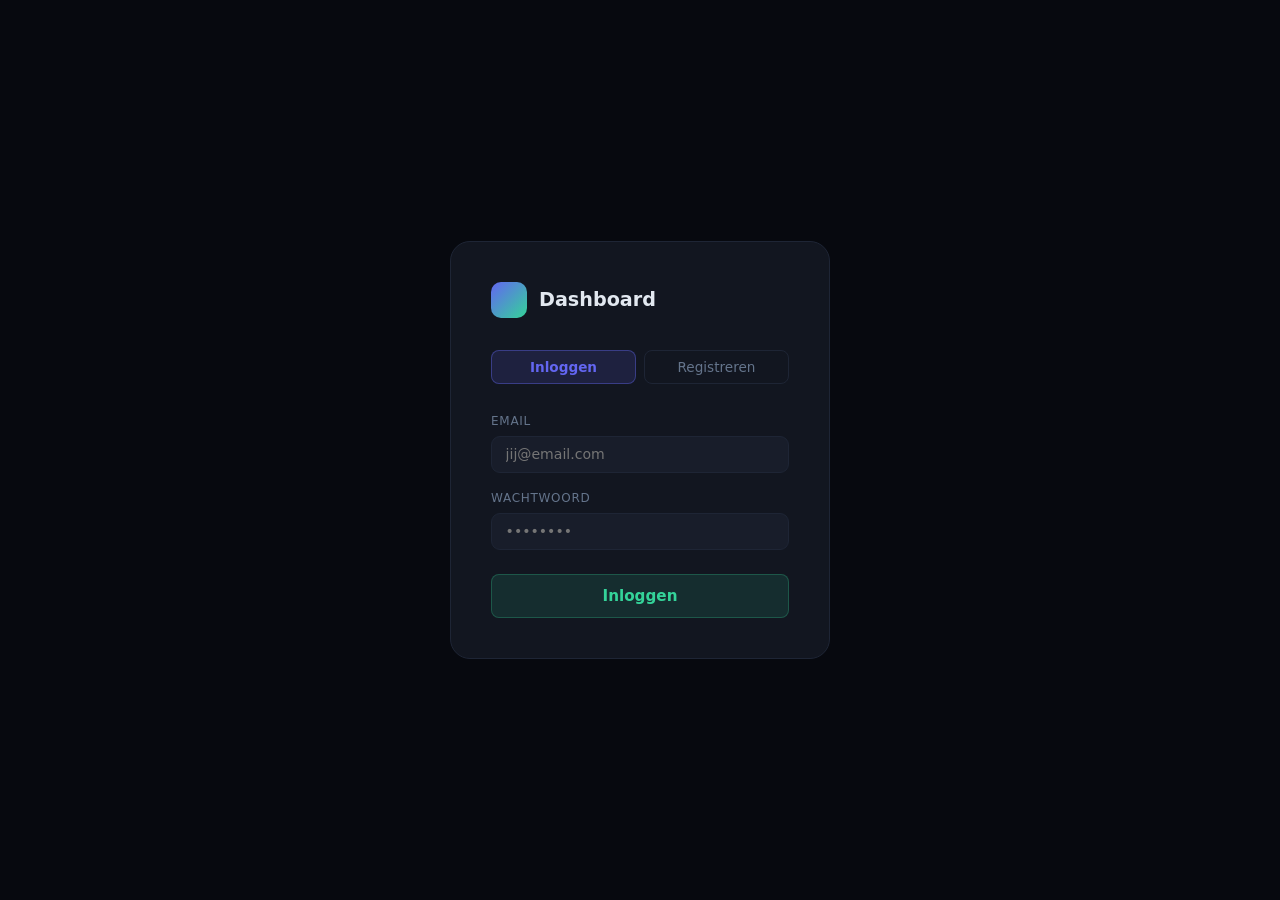
==== financieel/financieel.html @ a774898c "Initial frontend" ====
<!DOCTYPE html>
<html lang="nl">
<head>
  <meta charset="UTF-8"/><meta name="viewport" content="width=device-width, initial-scale=1.0"/>
  <title>Dashboard — Financieel</title>
  <link rel="stylesheet" href="../shared/theme.css"/>
  <link rel="stylesheet" href="style.css"/>

</head>
<body>
  <nav class="sidebar"></nav>
  <main class="main">
    <div class="topbar"></div>

    <!-- STAT RIJ -->
    <div class="g3 mb2" id="fin-stats"></div>

    <!-- PORTFOLIO TABEL -->
    <div class="card mb1">
      <div class="card-hd">
        <span class="card-title">📊 Alle Posities</span>
        <div style="display:flex;gap:.5rem;align-items:center">
          <span id="koers-tijd" style="font-size:.72rem;color:var(--muted)"></span>
          <button class="btn" onclick="herlaad()">↻ Refresh</button>
        </div>
      </div>
      <table>
        <thead><tr><th></th><th>Ticker</th><th>Naam</th><th>Stuks</th><th>Gem. kost</th><th>Totale kost</th><th>Koers</th><th>Waarde</th><th>Ongerealiseerd</th><th>Gerealiseerd</th><th>Dag</th></tr></thead>
        <tbody id="portfolio-tbody"><tr><td colspan="11" class="loader"><span class="spin">⟳</span> Laden…</td></tr></tbody>
      </table>
    </div>

    <!-- DETAIL SECTIE (klapt open per aandeel) -->
    <div id="detail-sectie" style="display:none" class="card mb1">
      <div class="card-hd">
        <span class="card-title" id="detail-titel">Aankopen</span>
        <button class="btn btn-ghost" onclick="sluitDetail()">✕ Sluiten</button>
      </div>
      <div class="periode-btns" id="periode-btns">
        <button class="periode-btn active" onclick="setPeriode('alles')">Alles</button>
        <button class="periode-btn" onclick="setPeriode('week')">Deze week</button>
        <button class="periode-btn" onclick="setPeriode('maand')">Deze maand</button>
        <button class="periode-btn" onclick="setPeriode('jaar')">Dit jaar</button>
      </div>
      <div class="g3 mb1" id="detail-stats"></div>
      <table>
        <thead><tr><th>Datum</th><th>Type</th><th>Stuks</th><th>Prijs/stuk</th><th>Fees</th><th>Totaal</th><th>Notitie</th><th></th></tr></thead>
        <tbody id="aankopen-tbody"></tbody>
      </table>
    </div>

    <!-- NIEUW AANDEEL -->
    <div class="card">
      <div class="card-hd"><span class="card-title">➕ Nieuw Aandeel Toevoegen</span></div>
      <div class="nieuw-aandeel-rij">
        <div class="form-row" style="flex:1;margin:0"><label>Ticker (bijv. AAPL, AMS:VUSA)</label><input type="text" id="nieuw-ticker" placeholder="AAPL" style="text-transform:uppercase"/></div>
        <button class="btn btn-yellow" onclick="zoekTicker()" style="height:38px;align-self:flex-end">🔍 Zoeken</button>
      </div>
      <div class="zoek-resultaat" id="zoek-resultaat"></div>
    </div>
  </main>

  <script src="../shared/api.js"></script>
  <script src="../shared/app.js"></script>
  <script>
    let _posities = [], _huidigAandeel = null, _periode = 'alles';

    async function herlaad() {
      try {
        const data = await api.getPortfolio();
        _posities = data.posities || [];
        renderStats(data.totalen);
        renderTabel(_posities);
        document.getElementById('koers-tijd').textContent = 'Live · ' + new Date().toLocaleTimeString('nl-NL',{hour:'2-digit',minute:'2-digit'});
        if (_huidigAandeel) laadDetail(_huidigAandeel);
      } catch(e) { console.error(e); }
    }

    function renderStats(t) {
      document.getElementById('fin-stats').innerHTML = `
        <div class="card"><div class="card-hd"><span class="card-title">Totale Waarde</span></div><div class="stat-val">€${fmt(t.portfolioWaarde)}</div><div class="stat-sub">Actieve posities</div></div>
        <div class="card"><div class="card-hd"><span class="card-title">Ongerealiseerd</span></div><div class="stat-val ${kleur(t.ongrealiseerdGV)}">${fmtBedrag(t.ongrealiseerdGV,true)}</div><div class="stat-sub">${t.totaleKost>0?(t.ongrealiseerdGV/t.totaleKost*100).toFixed(1)+'% rendement':''}</div></div>
        <div class="card"><div class="card-hd"><span class="card-title">Gerealiseerd</span></div><div class="stat-val ${kleur(t.grealiseerdGV)}">${fmtBedrag(t.grealiseerdGV,true)}</div><div class="stat-sub">Alle afgesloten posities</div></div>`;
    }

    function renderTabel(posities) {
      document.getElementById('portfolio-tbody').innerHTML = posities.length ? posities.map(p => `
        <tr style="cursor:pointer" onclick="toggleDetail('${p.id}','${p.ticker}','${p.naam}')">
          <td style="color:var(--muted);font-size:.7rem">${p.aantalAandelen>0?'●':''}</td>
          <td><span class="ticker">${p.ticker}</span></td>
          <td style="font-size:.82rem">${p.naam}</td>
          <td>${p.aantalAandelen>0 ? fmt(p.aantalAandelen,4) : '–'}</td>
          <td>${p.aantalAandelen>0 ? '€'+fmt(p.gemiddeldeKostprijs) : '–'}</td>
          <td>${p.aantalAandelen>0 ? '€'+fmt(p.totaleKost) : '–'}</td>
          <td>${p.huidigePrijs!=null ? '€'+fmt(p.huidigePrijs) : '–'}</td>
          <td>${p.aantalAandelen>0 ? '€'+fmt(p.marktWaarde) : '–'}</td>
          <td class="${kleur(p.ongrealiseerdGV)}">${p.aantalAandelen>0 ? fmtBedrag(p.ongrealiseerdGV,true)+' ('+fmt(p.ongrealiseerdPct*100,1)+'%)' : '–'}</td>
          <td class="${kleur(p.grealiseerdGV)}">${p.grealiseerdGV!==0 ? fmtBedrag(p.grealiseerdGV,true) : '–'}</td>
          <td class="${kleur(p.dagWijziging??0)}">${p.dagWijzigingPct!=null ? (p.dagWijzigingPct>=0?'+':'')+fmt(p.dagWijzigingPct*100,2)+'%' : '–'}</td>
        </tr>`).join('') : '<tr><td colspan="11" class="leeg">Geen aandelen gevonden</td></tr>';
    }

    async function toggleDetail(id, ticker, naam) {
      if (_huidigAandeel === id) { sluitDetail(); return; }
      _huidigAandeel = id;
      _periode = 'alles';
      document.querySelectorAll('.periode-btn').forEach((b,i)=>b.classList.toggle('active',i===0));
      document.getElementById('detail-titel').textContent = `Aankopen — ${ticker} (${naam})`;
      document.getElementById('detail-sectie').style.display = 'block';
      document.getElementById('detail-sectie').scrollIntoView({ behavior:'smooth', block:'nearest' });
      await laadDetail(id);
    }

    async function laadDetail(aandeelId) {
      document.getElementById('aankopen-tbody').innerHTML = '<tr><td colspan="8" class="loader"><span class="spin">⟳</span> Laden…</td></tr>';
      try {
        const alle = await api.getTransacties({ aandeel_id: aandeelId });
        const gefilterd = filterPeriode(alle, _periode);
        renderDetailStats(gefilterd);
        renderAankopen(gefilterd);
      } catch(e) { console.error(e); }
    }

    function filterPeriode(txs, periode) {
      const nu = new Date(); const vandaag = nu.toISOString().split('T')[0];
      if (periode==='week') { const d=new Date(nu); d.setDate(d.getDate()-7); return txs.filter(t=>t.datum>=d.toISOString().split('T')[0]); }
      if (periode==='maand') { const d=new Date(nu.getFullYear(),nu.getMonth(),1); return txs.filter(t=>t.datum>=d.toISOString().split('T')[0]); }
      if (periode==='jaar') { return txs.filter(t=>t.datum>=(nu.getFullYear()+'-01-01')); }
      return txs;
    }

    function renderDetailStats(txs) {
      const gekocht = txs.filter(t=>t.type==='Buy').reduce((s,t)=>s+t.aantal*t.prijs+t.fees,0);
      const verkocht = txs.filter(t=>t.type==='Sell').reduce((s,t)=>s+t.aantal*t.prijs-t.fees,0);
      const winst = txs.filter(t=>t.type==='Sell').reduce((s,t)=>s+(t.winstverlies||0),0);
      document.getElementById('detail-stats').innerHTML = `
        <div class="card"><div class="card-title">Totaal gekocht</div><div class="stat-val">€${fmt(gekocht)}</div><div class="stat-sub">${txs.filter(t=>t.type==='Buy').length} aankopen</div></div>
        <div class="card"><div class="card-title">Totaal verkocht</div><div class="stat-val">€${fmt(verkocht)}</div><div class="stat-sub">${txs.filter(t=>t.type==='Sell').length} verkopen</div></div>
        <div class="card"><div class="card-title">Gerealiseerd</div><div class="stat-val ${kleur(winst)}">${fmtBedrag(winst,true)}</div><div class="stat-sub">In geselecteerde periode</div></div>`;
    }

    function renderAankopen(txs) {
      document.getElementById('aankopen-tbody').innerHTML = txs.length ? txs.map(t=>`
        <tr>
          <td>${t.datum}</td>
          <td><span class="badge badge-${t.type==='Buy'?'buy':'sell'}">${t.type==='Buy'?'🟢 Koop':'🔴 Verkoop'}</span></td>
          <td>${fmt(t.aantal,4)}</td>
          <td>€${fmt(t.prijs)}</td>
          <td>€${fmt(t.fees)}</td>
          <td>€${fmt(t.totaal)}</td>
          <td style="color:var(--muted);font-size:.8rem">${t.notitie||'–'}</td>
          <td><button class="btn btn-red" style="padding:.2rem .5rem;font-size:.72rem" onclick="verwijderTx('${t.id}')">✕</button></td>
        </tr>`).join('') : '<tr><td colspan="8" class="leeg">Geen transacties in deze periode</td></tr>';
    }

    function setPeriode(p) {
      _periode = p;
      document.querySelectorAll('.periode-btn').forEach(b=>b.classList.toggle('active',b.textContent.toLowerCase().includes(p==='alles'?'alles':p==='week'?'week':p==='maand'?'maand':'jaar')));
      if (_huidigAandeel) laadDetail(_huidigAandeel);
    }

    function sluitDetail() { _huidigAandeel=null; document.getElementById('detail-sectie').style.display='none'; }

    async function verwijderTx(id) {
      if (!confirm('Transactie verwijderen?')) return;
      try { await api.verwijderTransactie(id); await herlaad(); } catch(e) { alert(e.message); }
    }

    // NIEUW AANDEEL ZOEKEN
    async function zoekTicker() {
      const ticker = document.getElementById('nieuw-ticker').value.trim().toUpperCase();
      if (!ticker) return;
      const res = document.getElementById('zoek-resultaat');
      res.style.display='block'; res.innerHTML='<span class="spin">⟳</span> Zoeken…';
      try {
        const info = await api.zoekAandeel(ticker);
        if (!info.gevonden) { res.innerHTML=`<span style="color:var(--red)">❌ Ticker "${ticker}" niet gevonden op Yahoo Finance.</span>`; return; }
        res.innerHTML=`
          <div style="display:flex;justify-content:space-between;align-items:center;gap:1rem">
            <div>
              <strong>${info.ticker}</strong> — ${info.naam}<br>
              <span style="font-size:.78rem;color:var(--muted)">${info.exchange} · ${info.valuta} · ${info.type} · Huidige prijs: ${info.prijs!=null?'€'+fmt(info.prijs):'onbekend'}</span>
            </div>
            <button class="btn btn-green" onclick="voegToe('${info.ticker}')">+ Toevoegen</button>
          </div>`;
      } catch(e) { res.innerHTML=`<span style="color:var(--red)">Fout: ${e.message}</span>`; }
    }

    async function voegToe(ticker) {
      try {
        await api.voegAandeelToe(ticker);
        document.getElementById('nieuw-ticker').value='';
        document.getElementById('zoek-resultaat').style.display='none';
        await herlaad();
        alert(`✓ ${ticker} toegevoegd aan je portfolio.`);
      } catch(e) { alert(e.message); }
    }

    document.getElementById('nieuw-ticker')?.addEventListener('keydown', e => { if(e.key==='Enter') zoekTicker(); });

    document.addEventListener('DOMContentLoaded', () => {
      dashboardInit({ actief:'Financieel', titel:'Financieel' });
      herlaad();
      setInterval(herlaad, 2*60*1000);
    });
  </script>
</body>
</html>
---- shared/theme.css ----
/* ═══════════════════════════════════════════════════════════
   theme.css — Één bron van waarheid voor het hele dashboard
   Laad dit als EERSTE op elke pagina:
   <link rel="stylesheet" href="../shared/theme.css"/>
   ═══════════════════════════════════════════════════════════ */

/* ── DESIGN TOKENS ────────────────────────────────────────── */
:root {
  /* Achtergronden */
  --bg:          #07090f;
  --surface:     #0d1017;
  --card:        #121620;
  --card2:       #181d2a;

  /* Accentkleuren */
  --accent:      #6366f1;   /* paars  — primaire acties */
  --accent2:     #34d399;   /* groen  — positief / winst */
  --accent3:     #fbbf24;   /* geel   — watchlist / neutraal */
  --red:         #f87171;   /* rood   — verlies / gevaar */

  /* Tekst */
  --text:        #e2e8f0;
  --muted:       #64748b;

  /* Structuur */
  --border:      #1e2535;
  --radius:      14px;
  --radius-sm:   8px;
  --radius-pill: 999px;

  /* Layout */
  --sidebar:     200px;

  /* Typografie */
  --font:        'Segoe UI', system-ui, sans-serif;
}

/* ── RESET ────────────────────────────────────────────────── */
*, *::before, *::after { box-sizing: border-box; margin: 0; padding: 0; }
html { height: 100%; }
body {
  font-family: var(--font);
  background: var(--bg);
  color: var(--text);
  display: flex;
  min-height: 100vh;
  line-height: 1.5;
}

/* ── SCROLLBAR ────────────────────────────────────────────── */
::-webkit-scrollbar       { width: 5px; height: 5px; }
::-webkit-scrollbar-track { background: transparent; }
::-webkit-scrollbar-thumb { background: var(--border); border-radius: var(--radius-pill); }

/* ── SIDEBAR ──────────────────────────────────────────────── */
.sidebar {
  width: var(--sidebar);
  min-height: 100vh;
  background: var(--surface);
  border-right: 1px solid var(--border);
  display: flex;
  flex-direction: column;
  padding: 1.25rem 0.75rem;
  position: fixed;
  top: 0; left: 0; bottom: 0;
  z-index: 100;
  overflow-y: auto;
}
.logo              { display: flex; align-items: center; gap: 0.6rem; padding: 0.25rem 0.5rem; margin-bottom: 1.75rem; }
.logo-dot          { width: 28px; height: 28px; border-radius: var(--radius-sm); flex-shrink: 0; background: linear-gradient(135deg, var(--accent), var(--accent2)); }
.logo-naam         { font-weight: 700; font-size: 0.95rem; }
.nav-section       { font-size: 0.62rem; text-transform: uppercase; letter-spacing: 0.1em; color: var(--muted); margin: 1rem 0.5rem 0.4rem; }
.nav-btn           { display: flex; align-items: center; gap: 0.6rem; width: 100%; padding: 0.55rem 0.75rem; border-radius: 9px; border: none; background: none; color: var(--muted); font-size: 0.875rem; font-family: var(--font); cursor: pointer; text-align: left; text-decoration: none; transition: background 0.15s, color 0.15s; }
.nav-btn:hover     { background: var(--card); color: var(--text); }
.nav-btn.active    { background: rgba(99,102,241,0.15); color: var(--accent); font-weight: 600; }
.nav-btn .ni       { font-size: 1rem; width: 18px; text-align: center; flex-shrink: 0; }
.sidebar-bottom    { margin-top: auto; padding: 0.75rem 0.5rem; border-top: 1px solid var(--border); font-size: 0.72rem; color: var(--muted); }

/* ── MAIN LAYOUT ──────────────────────────────────────────── */
.main              { margin-left: var(--sidebar); flex: 1; padding: 1.75rem 2rem; }
.topbar            { display: flex; align-items: center; justify-content: space-between; margin-bottom: 1.75rem; gap: 1rem; }
.topbar h1         { font-size: 1.25rem; font-weight: 700; }
.topbar-right      { display: flex; align-items: center; gap: 0.75rem; flex-wrap: wrap; }
.date-pill         { background: var(--card); border: 1px solid var(--border); border-radius: var(--radius-pill); padding: 0.3rem 0.9rem; font-size: 0.78rem; color: var(--muted); }

/* ── GRIDS ────────────────────────────────────────────────── */
.g2                { display: grid; grid-template-columns: repeat(2, 1fr); gap: 1rem; margin-bottom: 1rem; }
.g3                { display: grid; grid-template-columns: repeat(3, 1fr); gap: 1rem; margin-bottom: 1rem; }
.g4                { display: grid; grid-template-columns: repeat(4, 1fr); gap: 1rem; margin-bottom: 1rem; }

/* ── CARDS ────────────────────────────────────────────────── */
.card              { background: var(--card); border: 1px solid var(--border); border-radius: var(--radius); padding: 1.25rem 1.4rem; }
.card-hd           { display: flex; align-items: center; justify-content: space-between; margin-bottom: 1rem; }
.card-title        { font-size: 0.7rem; text-transform: uppercase; letter-spacing: 0.08em; color: var(--muted); }
.stat-val          { font-size: 1.75rem; font-weight: 700; line-height: 1.1; margin-bottom: 0.2rem; }
.stat-sub          { font-size: 0.78rem; color: var(--muted); }

/* ── KLEUR HULPKLASSEN ────────────────────────────────────── */
.green             { color: var(--accent2); }
.red               { color: var(--red); }
.yellow            { color: var(--accent3); }
.purple            { color: var(--accent); }
.muted             { color: var(--muted); }

/* ── UTILITY ──────────────────────────────────────────────── */
.mb1               { margin-bottom: 1rem; }
.mb2               { margin-bottom: 2rem; }
.mt1               { margin-top: 1rem; }

/* ── TABELLEN ─────────────────────────────────────────────── */
table              { width: 100%; border-collapse: collapse; }
th                 { font-size: 0.68rem; text-transform: uppercase; letter-spacing: 0.07em; color: var(--muted); text-align: left; padding: 0.5rem 0.75rem; border-bottom: 1px solid var(--border); white-space: nowrap; }
td                 { padding: 0.75rem; font-size: 0.85rem; border-bottom: 1px solid var(--border); vertical-align: middle; }
tr:last-child td   { border-bottom: none; }
tbody tr:hover td  { background: var(--card2); }

/* ── BADGES & LABELS ──────────────────────────────────────── */
.ticker            { background: rgba(99,102,241,0.12); color: var(--accent); border-radius: 6px; padding: 0.15rem 0.5rem; font-size: 0.78rem; font-weight: 700; white-space: nowrap; }
.badge             { display: inline-flex; align-items: center; gap: 0.25rem; padding: 0.2rem 0.55rem; border-radius: var(--radius-pill); font-size: 0.72rem; font-weight: 700; }
.badge-buy         { background: rgba(52,211,153,0.12); color: var(--accent2); }
.badge-sell        { background: rgba(248,113,113,0.12); color: var(--red); }

/* ── KNOPPEN ──────────────────────────────────────────────── */
.btn               { display: inline-flex; align-items: center; gap: 0.35rem; padding: 0.45rem 1rem; border-radius: var(--radius-sm); border: 1px solid rgba(99,102,241,0.25); background: rgba(99,102,241,0.12); color: var(--accent); font-size: 0.8rem; font-weight: 600; font-family: var(--font); cursor: pointer; text-decoration: none; white-space: nowrap; transition: background 0.15s; }
.btn:hover         { background: rgba(99,102,241,0.25); }
.btn-green         { background: rgba(52,211,153,0.12);  color: var(--accent2); border-color: rgba(52,211,153,0.25); }
.btn-green:hover   { background: rgba(52,211,153,0.25); }
.btn-yellow        { background: rgba(251,191,36,0.12);  color: var(--accent3); border-color: rgba(251,191,36,0.25); }
.btn-yellow:hover  { background: rgba(251,191,36,0.25); }
.btn-red           { background: rgba(248,113,113,0.12); color: var(--red);     border-color: rgba(248,113,113,0.25); }
.btn-red:hover     { background: rgba(248,113,113,0.25); }
.btn-ghost         { background: var(--card2); color: var(--muted); border-color: var(--border); }
.btn-ghost:hover   { background: var(--border); color: var(--text); }

/* ── FORMULIEREN ──────────────────────────────────────────── */
.form-row                                          { margin-bottom: 1rem; }
.form-row label                                    { display: block; font-size: 0.75rem; color: var(--muted); margin-bottom: 0.35rem; text-transform: uppercase; letter-spacing: 0.06em; }
.form-row input,
.form-row select,
.form-row textarea                                 { width: 100%; background: var(--card2); border: 1px solid var(--border); border-radius: 9px; color: var(--text); padding: 0.6rem 0.85rem; font-size: 0.88rem; font-family: var(--font); transition: border-color 0.15s; }
.form-row input:focus,
.form-row select:focus,
.form-row textarea:focus                           { outline: none; border-color: var(--accent); }
.form-row select option                            { background: var(--card); }
.form-row textarea                                 { resize: vertical; min-height: 80px; }
.form-grid                                         { display: grid; grid-template-columns: 1fr 1fr; gap: 0.75rem; }

/* ── MODALS ───────────────────────────────────────────────── */
.modal-overlay     { display: none; position: fixed; inset: 0; background: rgba(0,0,0,0.75); z-index: 500; align-items: center; justify-content: center; padding: 1rem; }
.modal-overlay.open{ display: flex; }
.modal             { background: var(--card); border: 1px solid var(--border); border-radius: 18px; padding: 2rem; width: 480px; max-width: 100%; max-height: 90vh; overflow-y: auto; }
.modal h2          { font-size: 1.1rem; font-weight: 700; margin-bottom: 1.5rem; }
.modal-actions     { display: flex; gap: 0.75rem; margin-top: 1.5rem; justify-content: flex-end; }
.btn-cancel        { background: var(--card2); color: var(--muted); border: 1px solid var(--border); border-radius: var(--radius-sm); padding: 0.45rem 1rem; font-size: 0.8rem; cursor: pointer; font-family: var(--font); }
.btn-cancel:hover  { color: var(--text); }
.totaal-box        { background: var(--card2); border-radius: 10px; padding: 0.75rem 1rem; border: 1px solid var(--border); margin-top: 0.5rem; }

/* ── FEEDBACK STATES ──────────────────────────────────────── */
.loader            { display: flex; align-items: center; gap: 0.5rem; color: var(--muted); padding: 2rem; font-size: 0.85rem; }
.spin              { display: inline-block; animation: spin 1s linear infinite; }
@keyframes spin    { to { transform: rotate(360deg); } }
.leeg              { text-align: center; padding: 3rem; color: var(--muted); font-size: 0.9rem; }
.fout-banner       { background: rgba(248,113,113,0.1); border: 1px solid rgba(248,113,113,0.3); border-radius: 10px; padding: 0.75rem 1rem; font-size: 0.82rem; color: var(--red); margin-bottom: 1rem; }
.succes-banner     { background: rgba(52,211,153,0.1);  border: 1px solid rgba(52,211,153,0.3);  border-radius: 10px; padding: 0.75rem 1rem; font-size: 0.82rem; color: var(--accent2); margin-bottom: 1rem; }
---- financieel/style.css ----
/* financieel/style.css — alleen pagina-specifieke layout */
/* Alle kleuren, componenten en tokens komen uit ../shared/theme.css */

/* Detail sectie die openklap per aandeel */
.periode-btns {
  display: flex;
  gap: 0.4rem;
  flex-wrap: wrap;
  margin-bottom: 1rem;
}
.periode-btn {
  background: var(--card2);
  border: 1px solid var(--border);
  border-radius: 6px;
  padding: 0.3rem 0.75rem;
  font-size: 0.75rem;
  color: var(--muted);
  cursor: pointer;
  font-family: var(--font);
  transition: all 0.15s;
}
.periode-btn.active {
  background: rgba(99,102,241,0.15);
  color: var(--accent);
  border-color: rgba(99,102,241,0.4);
}

/* Nieuw aandeel toevoegen rij */
.nieuw-aandeel-rij {
  display: flex;
  gap: 0.5rem;
  align-items: flex-end;
}
.nieuw-aandeel-rij input { flex: 1; }

/* Zoekresultaat dropdown */
.zoek-resultaat {
  display: none;
  background: var(--card2);
  border: 1px solid var(--border);
  border-radius: 10px;
  padding: 0.75rem 1rem;
  margin-top: 0.5rem;
}
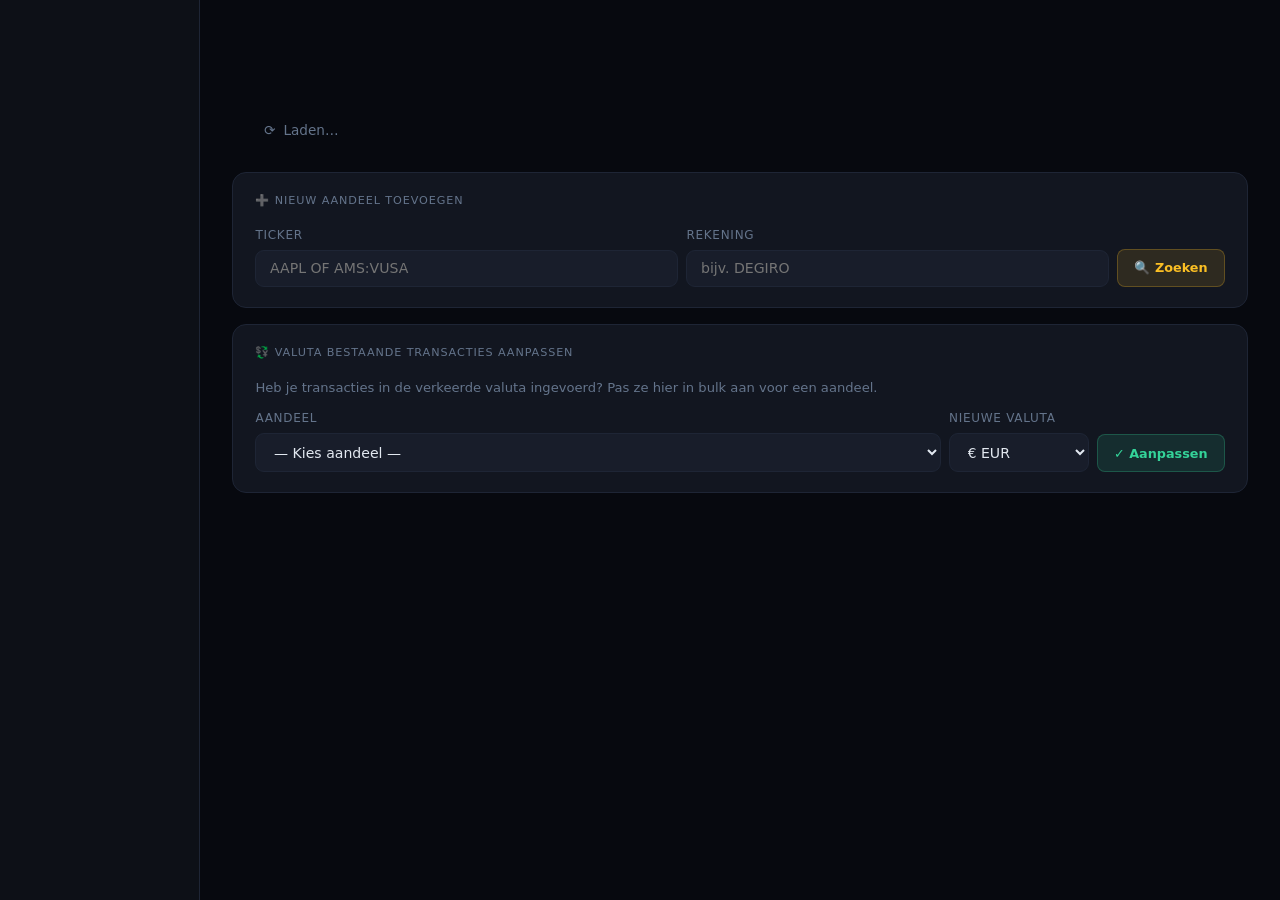
==== commit dcee1853: "Autoinvest added Frontend" ====
--- a/financieel/financieel.html
+++ b/financieel/financieel.html
@@ -5,38 +5,53 @@
   <title>Dashboard — Financieel</title>
   <link rel="stylesheet" href="../shared/theme.css"/>
   <link rel="stylesheet" href="style.css"/>
-
+  <style>
+    .rekening-blok { margin-bottom: 1.5rem; }
+    .rekening-header {
+      display: flex; align-items: center; justify-content: space-between;
+      padding: .6rem 1rem; background: var(--card2);
+      border: 1px solid var(--border); border-radius: 10px 10px 0 0;
+      cursor: pointer; user-select: none;
+    }
+    .rekening-header:hover { background: var(--border); }
+    .rekening-naam { font-weight: 700; font-size: .9rem; display: flex; align-items: center; gap: .6rem; }
+    .rekening-pijl { font-size: .75rem; color: var(--muted); transition: transform .2s; }
+    .rekening-pijl.open { transform: rotate(90deg); }
+    .rekening-stats { display: flex; gap: 1.5rem; font-size: .82rem; }
+    .rekening-stat { text-align: right; }
+    .rekening-stat-label { color: var(--muted); font-size: .7rem; text-transform: uppercase; letter-spacing: .06em; }
+    .rekening-stat-val { font-weight: 700; }
+    .rekening-tabel-wrap { border: 1px solid var(--border); border-top: none; border-radius: 0 0 10px 10px; overflow: hidden; }
+    .rekening-tabel-wrap.verborgen { display: none; }
+    .nieuw-aandeel-rij { display: flex; gap: .5rem; align-items: flex-end; flex-wrap: wrap; }
+    .nieuw-aandeel-rij .form-row { margin: 0; flex: 1; min-width: 140px; }
+    .zoek-resultaat { display: none; background: var(--card2); border: 1px solid var(--border); border-radius: 10px; padding: .75rem 1rem; margin-top: .5rem; }
+    .periode-btns { display: flex; gap: .4rem; flex-wrap: wrap; margin-bottom: 1rem; }
+    .periode-btn { background: var(--card2); border: 1px solid var(--border); border-radius: 6px; padding: .3rem .75rem; font-size: .75rem; color: var(--muted); cursor: pointer; font-family: var(--font); transition: all .15s; }
+    .periode-btn.active { background: rgba(99,102,241,.15); color: var(--accent); border-color: rgba(99,102,241,.4); }
+    .valuta-badge { font-size: .68rem; font-weight: 700; padding: .1rem .35rem; border-radius: 4px; background: rgba(99,102,241,.12); color: var(--accent); margin-right: .2rem; }
+  </style>
 </head>
 <body>
   <nav class="sidebar"></nav>
   <main class="main">
     <div class="topbar"></div>
 
-    <!-- STAT RIJ -->
+    <!-- TOTAAL STATS — altijd in EUR -->
     <div class="g3 mb2" id="fin-stats"></div>
 
-    <!-- PORTFOLIO TABEL -->
-    <div class="card mb1">
-      <div class="card-hd">
-        <span class="card-title">📊 Alle Posities</span>
-        <div style="display:flex;gap:.5rem;align-items:center">
-          <span id="koers-tijd" style="font-size:.72rem;color:var(--muted)"></span>
-          <button class="btn" onclick="herlaad()">↻ Refresh</button>
-        </div>
-      </div>
-      <table>
-        <thead><tr><th></th><th>Ticker</th><th>Naam</th><th>Stuks</th><th>Gem. kost</th><th>Totale kost</th><th>Koers</th><th>Waarde</th><th>Ongerealiseerd</th><th>Gerealiseerd</th><th>Dag</th></tr></thead>
-        <tbody id="portfolio-tbody"><tr><td colspan="11" class="loader"><span class="spin">⟳</span> Laden…</td></tr></tbody>
-      </table>
+    <!-- REKENINGEN OVERZICHT -->
+    <div id="rekeningen-container">
+      <div class="loader"><span class="spin">⟳</span> Laden…</div>
     </div>
 
-    <!-- DETAIL SECTIE (klapt open per aandeel) -->
+    <!-- DETAIL SECTIE -->
     <div id="detail-sectie" style="display:none" class="card mb1">
       <div class="card-hd">
         <span class="card-title" id="detail-titel">Aankopen</span>
         <button class="btn btn-ghost" onclick="sluitDetail()">✕ Sluiten</button>
       </div>
-      <div class="periode-btns" id="periode-btns">
+      <div class="periode-btns">
         <button class="periode-btn active" onclick="setPeriode('alles')">Alles</button>
         <button class="periode-btn" onclick="setPeriode('week')">Deze week</button>
         <button class="periode-btn" onclick="setPeriode('maand')">Deze maand</button>
@@ -44,165 +59,62 @@
       </div>
       <div class="g3 mb1" id="detail-stats"></div>
       <table>
-        <thead><tr><th>Datum</th><th>Type</th><th>Stuks</th><th>Prijs/stuk</th><th>Fees</th><th>Totaal</th><th>Notitie</th><th></th></tr></thead>
+        <thead>
+          <tr>
+            <th>Datum</th><th>Type</th><th>Stuks</th>
+            <th>Prijs/stuk (origineel)</th><th>Fees</th><th>Totaal (origineel)</th>
+            <th>Notitie</th><th></th>
+          </tr>
+        </thead>
         <tbody id="aankopen-tbody"></tbody>
       </table>
     </div>
 
-    <!-- NIEUW AANDEEL -->
-    <div class="card">
+    <!-- NIEUW AANDEEL TOEVOEGEN -->
+    <div class="card mb1">
       <div class="card-hd"><span class="card-title">➕ Nieuw Aandeel Toevoegen</span></div>
       <div class="nieuw-aandeel-rij">
-        <div class="form-row" style="flex:1;margin:0"><label>Ticker (bijv. AAPL, AMS:VUSA)</label><input type="text" id="nieuw-ticker" placeholder="AAPL" style="text-transform:uppercase"/></div>
-        <button class="btn btn-yellow" onclick="zoekTicker()" style="height:38px;align-self:flex-end">🔍 Zoeken</button>
+        <div class="form-row"><label>Ticker</label><input type="text" id="nieuw-ticker" placeholder="AAPL of AMS:VUSA" style="text-transform:uppercase"/></div>
+        <div class="form-row"><label>Rekening</label><input type="text" id="nieuw-rekening" placeholder="bijv. DEGIRO" list="rekening-lijst"/><datalist id="rekening-lijst"></datalist></div>
+        <button class="btn btn-yellow" onclick="zoekTicker()" style="align-self:flex-end;height:38px">🔍 Zoeken</button>
       </div>
       <div class="zoek-resultaat" id="zoek-resultaat"></div>
+    </div>
+
+    <!-- VALUTA AANPASSEN VOOR BESTAANDE TRANSACTIES -->
+    <div class="card">
+      <div class="card-hd"><span class="card-title">💱 Valuta bestaande transacties aanpassen</span></div>
+      <div style="font-size:.82rem;color:var(--muted);margin-bottom:.75rem">
+        Heb je transacties in de verkeerde valuta ingevoerd? Pas ze hier in bulk aan voor een aandeel.
+      </div>
+      <div style="display:flex;gap:.5rem;align-items:flex-end;flex-wrap:wrap">
+        <div class="form-row" style="margin:0;flex:1;min-width:160px">
+          <label>Aandeel</label>
+          <select id="vw-aandeel"><option value="">— Kies aandeel —</option></select>
+        </div>
+        <div class="form-row" style="margin:0;width:140px">
+          <label>Nieuwe valuta</label>
+          <select id="vw-valuta">
+            <option value="EUR">€ EUR</option>
+            <option value="USD">$ USD</option>
+            <option value="GBP">£ GBP</option>
+            <option value="GBp">p GBp (pence)</option>
+            <option value="CHF">CHF</option>
+            <option value="JPY">¥ JPY</option>
+            <option value="CAD">C$ CAD</option>
+            <option value="AUD">A$ AUD</option>
+            <option value="NOK">kr NOK</option>
+            <option value="SEK">kr SEK</option>
+          </select>
+        </div>
+        <button class="btn btn-green" onclick="pasValutaAan()" style="align-self:flex-end;height:38px">✓ Aanpassen</button>
+      </div>
+      <div id="vw-fout" class="fout-banner" style="display:none;margin-top:.75rem"></div>
     </div>
   </main>
 
   <script src="../shared/api.js"></script>
   <script src="../shared/app.js"></script>
-  <script>
-    let _posities = [], _huidigAandeel = null, _periode = 'alles';
-
-    async function herlaad() {
-      try {
-        const data = await api.getPortfolio();
-        _posities = data.posities || [];
-        renderStats(data.totalen);
-        renderTabel(_posities);
-        document.getElementById('koers-tijd').textContent = 'Live · ' + new Date().toLocaleTimeString('nl-NL',{hour:'2-digit',minute:'2-digit'});
-        if (_huidigAandeel) laadDetail(_huidigAandeel);
-      } catch(e) { console.error(e); }
-    }
-
-    function renderStats(t) {
-      document.getElementById('fin-stats').innerHTML = `
-        <div class="card"><div class="card-hd"><span class="card-title">Totale Waarde</span></div><div class="stat-val">€${fmt(t.portfolioWaarde)}</div><div class="stat-sub">Actieve posities</div></div>
-        <div class="card"><div class="card-hd"><span class="card-title">Ongerealiseerd</span></div><div class="stat-val ${kleur(t.ongrealiseerdGV)}">${fmtBedrag(t.ongrealiseerdGV,true)}</div><div class="stat-sub">${t.totaleKost>0?(t.ongrealiseerdGV/t.totaleKost*100).toFixed(1)+'% rendement':''}</div></div>
-        <div class="card"><div class="card-hd"><span class="card-title">Gerealiseerd</span></div><div class="stat-val ${kleur(t.grealiseerdGV)}">${fmtBedrag(t.grealiseerdGV,true)}</div><div class="stat-sub">Alle afgesloten posities</div></div>`;
-    }
-
-    function renderTabel(posities) {
-      document.getElementById('portfolio-tbody').innerHTML = posities.length ? posities.map(p => `
-        <tr style="cursor:pointer" onclick="toggleDetail('${p.id}','${p.ticker}','${p.naam}')">
-          <td style="color:var(--muted);font-size:.7rem">${p.aantalAandelen>0?'●':''}</td>
-          <td><span class="ticker">${p.ticker}</span></td>
-          <td style="font-size:.82rem">${p.naam}</td>
-          <td>${p.aantalAandelen>0 ? fmt(p.aantalAandelen,4) : '–'}</td>
-          <td>${p.aantalAandelen>0 ? '€'+fmt(p.gemiddeldeKostprijs) : '–'}</td>
-          <td>${p.aantalAandelen>0 ? '€'+fmt(p.totaleKost) : '–'}</td>
-          <td>${p.huidigePrijs!=null ? '€'+fmt(p.huidigePrijs) : '–'}</td>
-          <td>${p.aantalAandelen>0 ? '€'+fmt(p.marktWaarde) : '–'}</td>
-          <td class="${kleur(p.ongrealiseerdGV)}">${p.aantalAandelen>0 ? fmtBedrag(p.ongrealiseerdGV,true)+' ('+fmt(p.ongrealiseerdPct*100,1)+'%)' : '–'}</td>
-          <td class="${kleur(p.grealiseerdGV)}">${p.grealiseerdGV!==0 ? fmtBedrag(p.grealiseerdGV,true) : '–'}</td>
-          <td class="${kleur(p.dagWijziging??0)}">${p.dagWijzigingPct!=null ? (p.dagWijzigingPct>=0?'+':'')+fmt(p.dagWijzigingPct*100,2)+'%' : '–'}</td>
-        </tr>`).join('') : '<tr><td colspan="11" class="leeg">Geen aandelen gevonden</td></tr>';
-    }
-
-    async function toggleDetail(id, ticker, naam) {
-      if (_huidigAandeel === id) { sluitDetail(); return; }
-      _huidigAandeel = id;
-      _periode = 'alles';
-      document.querySelectorAll('.periode-btn').forEach((b,i)=>b.classList.toggle('active',i===0));
-      document.getElementById('detail-titel').textContent = `Aankopen — ${ticker} (${naam})`;
-      document.getElementById('detail-sectie').style.display = 'block';
-      document.getElementById('detail-sectie').scrollIntoView({ behavior:'smooth', block:'nearest' });
-      await laadDetail(id);
-    }
-
-    async function laadDetail(aandeelId) {
-      document.getElementById('aankopen-tbody').innerHTML = '<tr><td colspan="8" class="loader"><span class="spin">⟳</span> Laden…</td></tr>';
-      try {
-        const alle = await api.getTransacties({ aandeel_id: aandeelId });
-        const gefilterd = filterPeriode(alle, _periode);
-        renderDetailStats(gefilterd);
-        renderAankopen(gefilterd);
-      } catch(e) { console.error(e); }
-    }
-
-    function filterPeriode(txs, periode) {
-      const nu = new Date(); const vandaag = nu.toISOString().split('T')[0];
-      if (periode==='week') { const d=new Date(nu); d.setDate(d.getDate()-7); return txs.filter(t=>t.datum>=d.toISOString().split('T')[0]); }
-      if (periode==='maand') { const d=new Date(nu.getFullYear(),nu.getMonth(),1); return txs.filter(t=>t.datum>=d.toISOString().split('T')[0]); }
-      if (periode==='jaar') { return txs.filter(t=>t.datum>=(nu.getFullYear()+'-01-01')); }
-      return txs;
-    }
-
-    function renderDetailStats(txs) {
-      const gekocht = txs.filter(t=>t.type==='Buy').reduce((s,t)=>s+t.aantal*t.prijs+t.fees,0);
-      const verkocht = txs.filter(t=>t.type==='Sell').reduce((s,t)=>s+t.aantal*t.prijs-t.fees,0);
-      const winst = txs.filter(t=>t.type==='Sell').reduce((s,t)=>s+(t.winstverlies||0),0);
-      document.getElementById('detail-stats').innerHTML = `
-        <div class="card"><div class="card-title">Totaal gekocht</div><div class="stat-val">€${fmt(gekocht)}</div><div class="stat-sub">${txs.filter(t=>t.type==='Buy').length} aankopen</div></div>
-        <div class="card"><div class="card-title">Totaal verkocht</div><div class="stat-val">€${fmt(verkocht)}</div><div class="stat-sub">${txs.filter(t=>t.type==='Sell').length} verkopen</div></div>
-        <div class="card"><div class="card-title">Gerealiseerd</div><div class="stat-val ${kleur(winst)}">${fmtBedrag(winst,true)}</div><div class="stat-sub">In geselecteerde periode</div></div>`;
-    }
-
-    function renderAankopen(txs) {
-      document.getElementById('aankopen-tbody').innerHTML = txs.length ? txs.map(t=>`
-        <tr>
-          <td>${t.datum}</td>
-          <td><span class="badge badge-${t.type==='Buy'?'buy':'sell'}">${t.type==='Buy'?'🟢 Koop':'🔴 Verkoop'}</span></td>
-          <td>${fmt(t.aantal,4)}</td>
-          <td>€${fmt(t.prijs)}</td>
-          <td>€${fmt(t.fees)}</td>
-          <td>€${fmt(t.totaal)}</td>
-          <td style="color:var(--muted);font-size:.8rem">${t.notitie||'–'}</td>
-          <td><button class="btn btn-red" style="padding:.2rem .5rem;font-size:.72rem" onclick="verwijderTx('${t.id}')">✕</button></td>
-        </tr>`).join('') : '<tr><td colspan="8" class="leeg">Geen transacties in deze periode</td></tr>';
-    }
-
-    function setPeriode(p) {
-      _periode = p;
-      document.querySelectorAll('.periode-btn').forEach(b=>b.classList.toggle('active',b.textContent.toLowerCase().includes(p==='alles'?'alles':p==='week'?'week':p==='maand'?'maand':'jaar')));
-      if (_huidigAandeel) laadDetail(_huidigAandeel);
-    }
-
-    function sluitDetail() { _huidigAandeel=null; document.getElementById('detail-sectie').style.display='none'; }
-
-    async function verwijderTx(id) {
-      if (!confirm('Transactie verwijderen?')) return;
-      try { await api.verwijderTransactie(id); await herlaad(); } catch(e) { alert(e.message); }
-    }
-
-    // NIEUW AANDEEL ZOEKEN
-    async function zoekTicker() {
-      const ticker = document.getElementById('nieuw-ticker').value.trim().toUpperCase();
-      if (!ticker) return;
-      const res = document.getElementById('zoek-resultaat');
-      res.style.display='block'; res.innerHTML='<span class="spin">⟳</span> Zoeken…';
-      try {
-        const info = await api.zoekAandeel(ticker);
-        if (!info.gevonden) { res.innerHTML=`<span style="color:var(--red)">❌ Ticker "${ticker}" niet gevonden op Yahoo Finance.</span>`; return; }
-        res.innerHTML=`
-          <div style="display:flex;justify-content:space-between;align-items:center;gap:1rem">
-            <div>
-              <strong>${info.ticker}</strong> — ${info.naam}<br>
-              <span style="font-size:.78rem;color:var(--muted)">${info.exchange} · ${info.valuta} · ${info.type} · Huidige prijs: ${info.prijs!=null?'€'+fmt(info.prijs):'onbekend'}</span>
-            </div>
-            <button class="btn btn-green" onclick="voegToe('${info.ticker}')">+ Toevoegen</button>
-          </div>`;
-      } catch(e) { res.innerHTML=`<span style="color:var(--red)">Fout: ${e.message}</span>`; }
-    }
-
-    async function voegToe(ticker) {
-      try {
-        await api.voegAandeelToe(ticker);
-        document.getElementById('nieuw-ticker').value='';
-        document.getElementById('zoek-resultaat').style.display='none';
-        await herlaad();
-        alert(`✓ ${ticker} toegevoegd aan je portfolio.`);
-      } catch(e) { alert(e.message); }
-    }
-
-    document.getElementById('nieuw-ticker')?.addEventListener('keydown', e => { if(e.key==='Enter') zoekTicker(); });
-
-    document.addEventListener('DOMContentLoaded', () => {
-      dashboardInit({ actief:'Financieel', titel:'Financieel' });
-      herlaad();
-      setInterval(herlaad, 2*60*1000);
-    });
-  </script>
+  <script src="financieelapp.js"></script>
 </body>
 </html>
--- a/shared/theme.css
+++ b/shared/theme.css
@@ -107,6 +107,11 @@
 .mb2               { margin-bottom: 2rem; }
 .mt1               { margin-top: 1rem; }
 
+/* ── NIEUWS BELL ────────────────────────────────────────── */
+.nieuws-bell       { position: relative; display: inline-flex; align-items: center; justify-content: center; width: 36px; height: 36px; border-radius: var(--radius-sm); background: var(--card2); border: 1px solid var(--border); text-decoration: none; font-size: 1rem; cursor: pointer; transition: background 0.15s; }
+.nieuws-bell:hover { background: var(--border); }
+.nieuws-badge      { position: absolute; top: -6px; right: -6px; background: var(--red); color: #fff; font-size: 0.6rem; font-weight: 700; min-width: 16px; height: 16px; border-radius: var(--radius-pill); display: flex; align-items: center; justify-content: center; padding: 0 3px; }
+
 /* ── TABELLEN ─────────────────────────────────────────────── */
 table              { width: 100%; border-collapse: collapse; }
 th                 { font-size: 0.68rem; text-transform: uppercase; letter-spacing: 0.07em; color: var(--muted); text-align: left; padding: 0.5rem 0.75rem; border-bottom: 1px solid var(--border); white-space: nowrap; }
@@ -162,3 +167,22 @@
 .leeg              { text-align: center; padding: 3rem; color: var(--muted); font-size: 0.9rem; }
 .fout-banner       { background: rgba(248,113,113,0.1); border: 1px solid rgba(248,113,113,0.3); border-radius: 10px; padding: 0.75rem 1rem; font-size: 0.82rem; color: var(--red); margin-bottom: 1rem; }
 .succes-banner     { background: rgba(52,211,153,0.1);  border: 1px solid rgba(52,211,153,0.3);  border-radius: 10px; padding: 0.75rem 1rem; font-size: 0.82rem; color: var(--accent2); margin-bottom: 1rem; }
+
+/* ── NIEUWS BELL ─────────────────────────────────────────────── */
+.nieuws-bell       { position: relative; display: inline-flex; align-items: center; justify-content: center; width: 36px; height: 36px; border-radius: var(--radius-sm); border: 1px solid var(--border); background: var(--card2); font-size: 1rem; text-decoration: none; cursor: pointer; transition: background 0.15s; }
+.nieuws-bell:hover { background: var(--card); }
+.nieuws-badge      { position: absolute; top: -6px; right: -6px; background: var(--red); color: #fff; border-radius: var(--radius-pill); font-size: 0.6rem; font-weight: 700; min-width: 16px; height: 16px; display: flex; align-items: center; justify-content: center; padding: 0 3px; border: 2px solid var(--bg); }
+
+/* ── NIEUWS ITEMS ────────────────────────────────────────────── */
+.nieuws-item       { display: flex; gap: 0.75rem; align-items: flex-start; padding: 0.85rem 0; border-bottom: 1px solid var(--border); cursor: pointer; transition: background 0.12s; border-radius: 6px; padding-left: 0.5rem; }
+.nieuws-item:last-child { border-bottom: none; }
+.nieuws-item:hover { background: var(--card2); }
+.nieuws-item.ongelezen { border-left: 3px solid var(--accent); padding-left: calc(0.5rem - 3px); }
+.nieuws-tags       { display: flex; gap: 0.3rem; flex-wrap: wrap; flex-shrink: 0; align-items: flex-start; }
+.nieuws-sentiment  { font-size: 0.65rem; font-weight: 700; padding: 0.15rem 0.45rem; border-radius: var(--radius-pill); white-space: nowrap; }
+.sentiment-positief { background: rgba(52,211,153,0.12); color: var(--accent2); }
+.sentiment-negatief { background: rgba(248,113,113,0.12); color: var(--red); }
+.sentiment-neutraal { background: rgba(99,102,241,0.12);  color: var(--accent); }
+.nieuws-ticker-tag  { font-size: 0.65rem; font-weight: 700; padding: 0.15rem 0.45rem; border-radius: var(--radius-pill); background: rgba(251,191,36,0.12); color: var(--accent3); white-space: nowrap; }
+.nieuws-titel      { font-size: 0.85rem; font-weight: 500; line-height: 1.45; margin-bottom: 0.2rem; color: var(--text); }
+.nieuws-meta       { font-size: 0.72rem; color: var(--muted); }
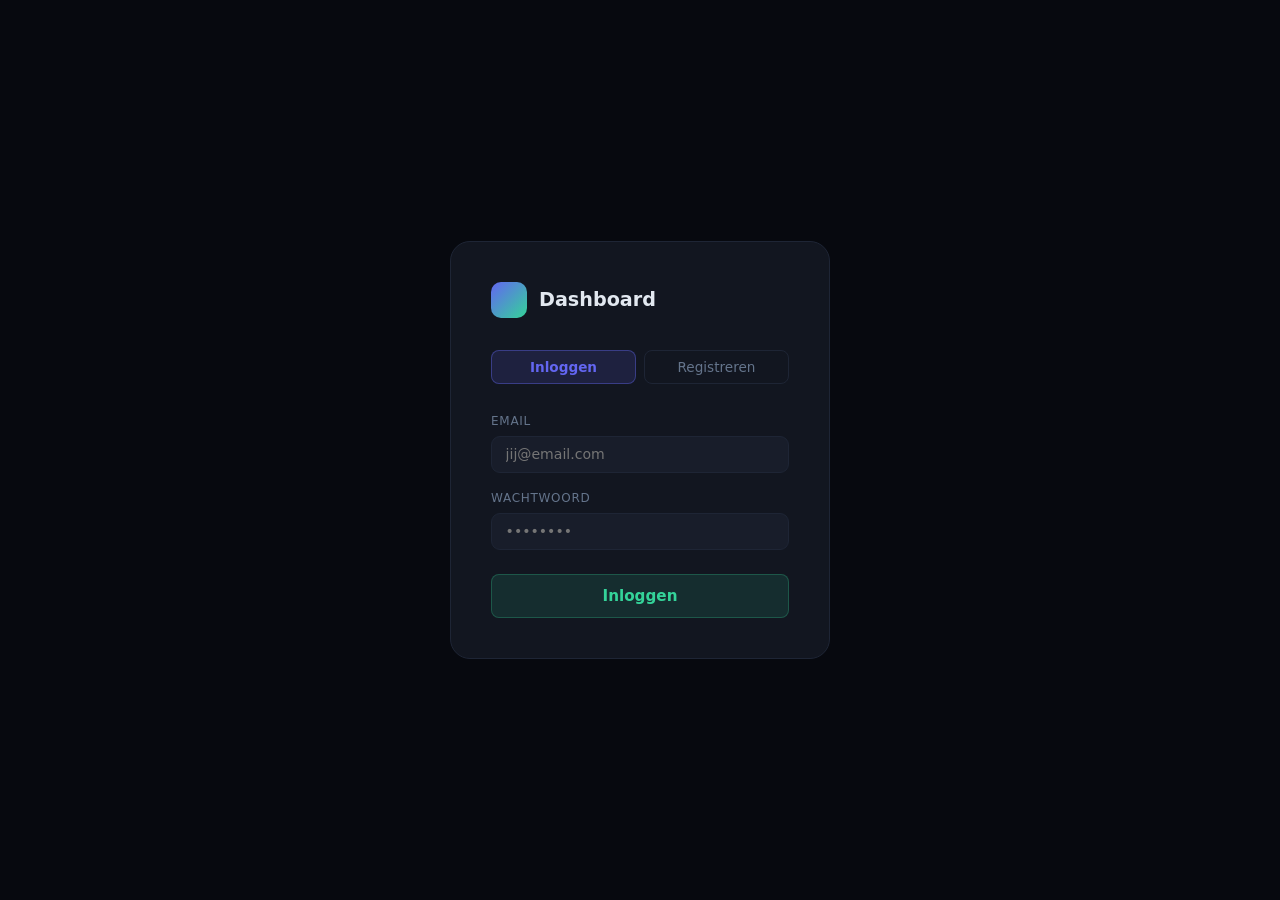
==== commit a075266a: "Autoinvest added Frontend bug fix not finding financieel js file" ====
--- a/financieel/financieel.html
+++ b/financieel/financieel.html
@@ -115,6 +115,6 @@
 
   <script src="../shared/api.js"></script>
   <script src="../shared/app.js"></script>
-  <script src="financieelapp.js"></script>
+  <script src="financieel-app.js"></script>
 </body>
 </html>
